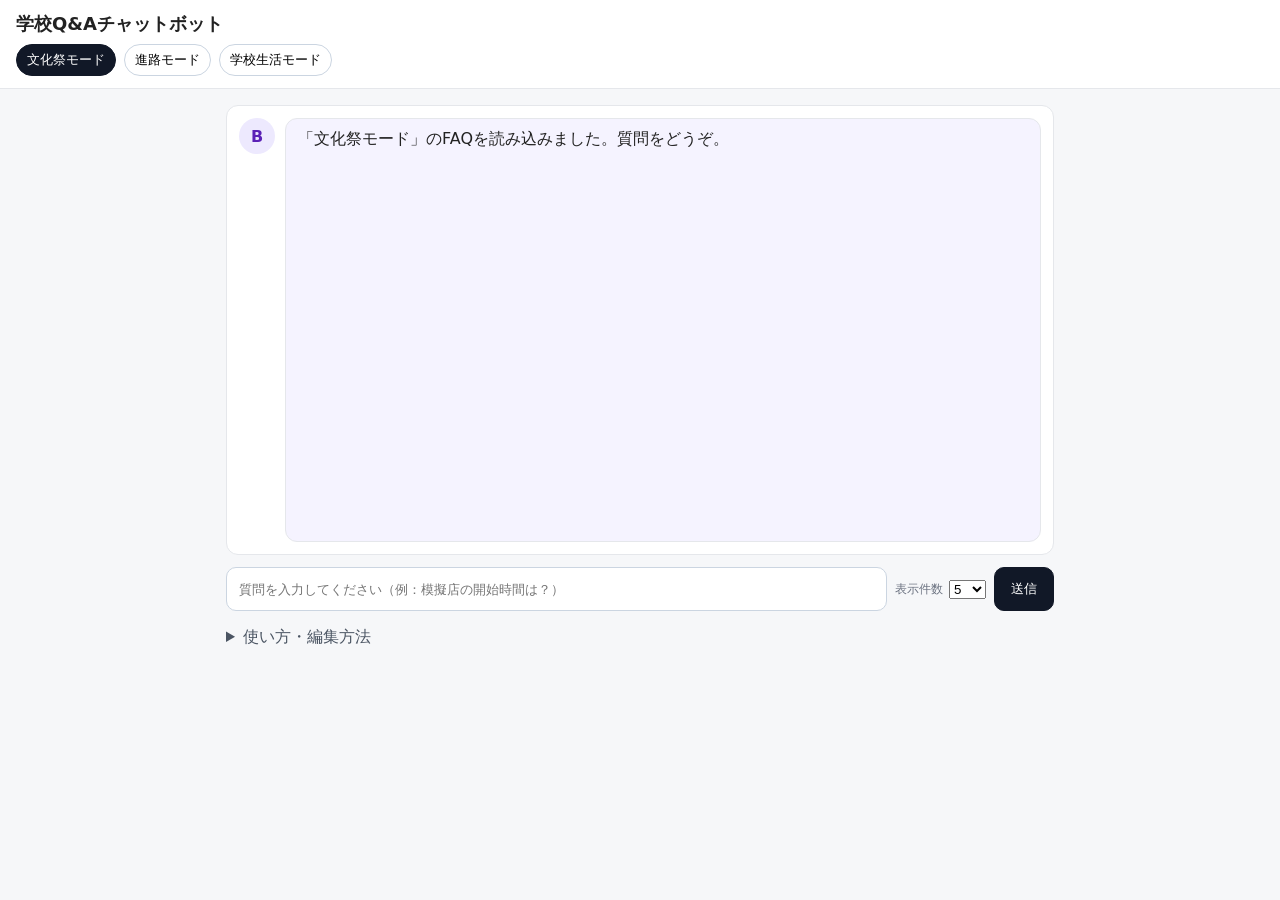
==== index.html @ 31f517bb "Update index.html" ====
<!doctype html>
<html lang="ja">
<head>
  <meta charset="utf-8" />
  <meta name="viewport" content="width=device-width, initial-scale=1" />
  <title>学校Q&Aチャットボット（モード切替対応）</title>
  <link rel="stylesheet" href="./styles.css" />
</head>
<body>
  <header class="app-header">
    <h1>学校Q&Aチャットボット</h1>
    <div class="modes">
      <button class="mode-btn" data-mode="culture">文化祭モード</button>
      <button class="mode-btn" data-mode="career">進路モード</button>
      <button class="mode-btn" data-mode="school">学校生活モード</button>
    </div>
  </header>

  <main class="chat">
    <div id="chatlog" class="chatlog" aria-live="polite"></div>
<form id="chatForm" class="chat-input" autocomplete="off">
  <input id="userInput" type="text" placeholder="質問を入力してください（例：模擬店の開始時間は？）" required />
  <label class="small" style="display:flex; align-items:center; gap:6px;">
    表示件数
    <select id="resultCount">
      <option value="3">3</option>
      <option value="5" selected>5</option>
      <option value="10">10</option>
      <option value="20">20</option>
    </select>
  </label>
  <button type="submit">送信</button>
</form>

  </main>

  <footer class="foot">
    <details>
      <summary>使い方・編集方法</summary>
      <p>上のボタンでモードを切り替えます。回答データは <code>/data/*.json</code> を編集してください。</p>
    </details>
  </footer>

  <script src="./script.js"></script>
</body>
</html>
---- styles.css ----
* { box-sizing: border-box; }
body { font-family: system-ui, -apple-system, Segoe UI, Roboto, 'Noto Sans JP', sans-serif; margin: 0; background: #f6f7f9; color: #222; }
.app-header { position: sticky; top: 0; background: white; border-bottom: 1px solid #e5e7eb; padding: 12px 16px; }
h1 { font-size: 18px; margin: 0 0 8px; }
.modes { display: flex; gap: 8px; flex-wrap: wrap; }
.mode-btn { padding: 6px 10px; border-radius: 999px; border: 1px solid #cbd5e1; background: #fff; cursor: pointer; }
.mode-btn.active { background: #111827; color: #fff; border-color: #111827; }
.chat { max-width: 860px; margin: 16px auto; padding: 0 16px; }
.chatlog { background: white; border: 1px solid #e5e7eb; border-radius: 12px; padding: 12px; min-height: 50vh; display: grid; gap: 12px; }
.msg { display: flex; gap: 10px; }
.msg .b { width: 36px; height: 36px; border-radius: 50%; display: grid; place-items: center; font-weight: 700; }
.msg.user .b { background: #e0f2fe; color: #0c4a6e; }
.msg.bot  .b { background: #ede9fe; color: #5b21b6; }
.bubble { background: #f9fafb; border: 1px solid #e5e7eb; padding: 10px 12px; border-radius: 12px; flex: 1; }
.msg.user .bubble { background: #eff6ff; }
.msg.bot  .bubble { background: #f5f3ff; }
.chat-input { display: flex; gap: 8px; margin-top: 12px; }
.chat-input input { flex: 1; padding: 12px; border-radius: 10px; border: 1px solid #cbd5e1; }
.chat-input button { padding: 12px 16px; border-radius: 10px; border: 1px solid #111827; background: #111827; color: white; cursor: pointer; }
.foot { max-width: 860px; margin: 12px auto 32px; color: #4b5563; padding: 0 16px; }
.suggestion { margin-top: 8px; font-size: 14px; color: #374151; }
.suggestion a { color: #1d4ed8; text-decoration: underline; cursor: pointer; }
.small { font-size: 12px; color: #6b7280; }
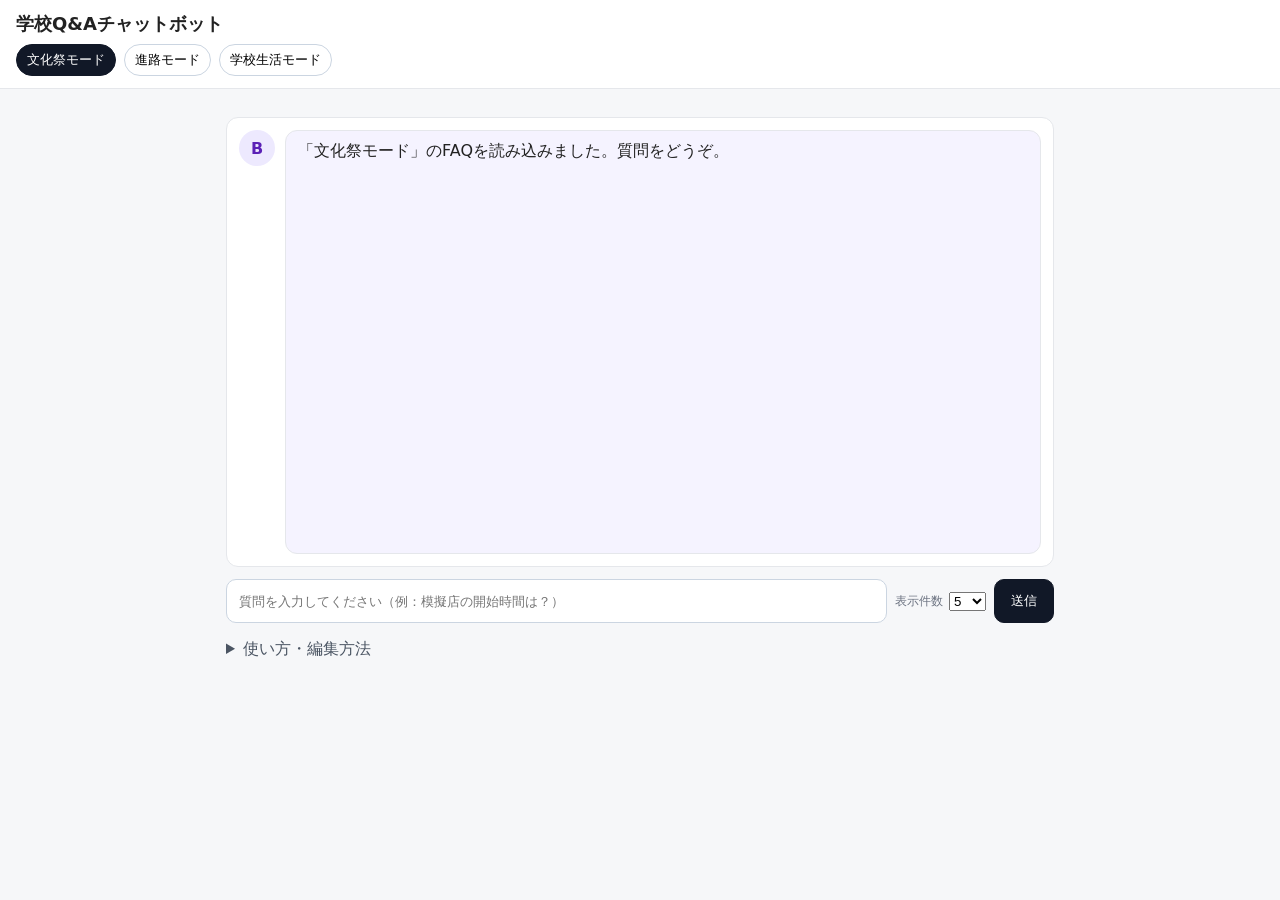
==== commit db33c4f7: "Update index.html" ====
--- a/index.html
+++ b/index.html
@@ -3,8 +3,17 @@
 <head>
   <meta charset="utf-8" />
   <meta name="viewport" content="width=device-width, initial-scale=1" />
-  <title>学校Q&Aチャットボット（モード切替対応）</title>
+  <title>学校Q&Aチャットボット（モード切替＋一覧表示＋おすすめ）</title>
   <link rel="stylesheet" href="./styles.css" />
+  <style>
+    /* 既存CSSで足りない場合の軽い上書き */
+    .recbar { display:flex; flex-wrap:wrap; gap:8px; margin:8px 0 12px; }
+    .recbar .rec-btn {
+      padding:6px 10px; border:1px solid #cbd5e1; border-radius:999px; background:#fff; cursor:pointer;
+    }
+    .recbar .rec-label { font-size:12px; color:#6b7280; display:flex; align-items:center; gap:6px; }
+    .select-inline { display:flex; align-items:center; gap:6px; }
+  </style>
 </head>
 <body>
   <header class="app-header">
@@ -17,27 +26,31 @@
   </header>
 
   <main class="chat">
+    <!-- おすすめ質問エリア -->
+    <div id="recArea" class="recbar" aria-live="polite"></div>
+
     <div id="chatlog" class="chatlog" aria-live="polite"></div>
-<form id="chatForm" class="chat-input" autocomplete="off">
-  <input id="userInput" type="text" placeholder="質問を入力してください（例：模擬店の開始時間は？）" required />
-  <label class="small" style="display:flex; align-items:center; gap:6px;">
-    表示件数
-    <select id="resultCount">
-      <option value="3">3</option>
-      <option value="5" selected>5</option>
-      <option value="10">10</option>
-      <option value="20">20</option>
-    </select>
-  </label>
-  <button type="submit">送信</button>
-</form>
 
+    <form id="chatForm" class="chat-input" autocomplete="off">
+      <input id="userInput" type="text" placeholder="質問を入力してください（例：模擬店の開始時間は？）" required />
+      <label class="small select-inline">
+        表示件数
+        <select id="resultCount">
+          <option value="3">3</option>
+          <option value="5" selected>5</option>
+          <option value="10">10</option>
+          <option value="20">20</option>
+        </select>
+      </label>
+      <button type="submit">送信</button>
+    </form>
   </main>
 
   <footer class="foot">
     <details>
       <summary>使い方・編集方法</summary>
       <p>上のボタンでモードを切り替えます。回答データは <code>/data/*.json</code> を編集してください。</p>
+      <p>管理編集は <code>admin.html</code>（校内のみ）から行えます。</p>
     </details>
   </footer>
 
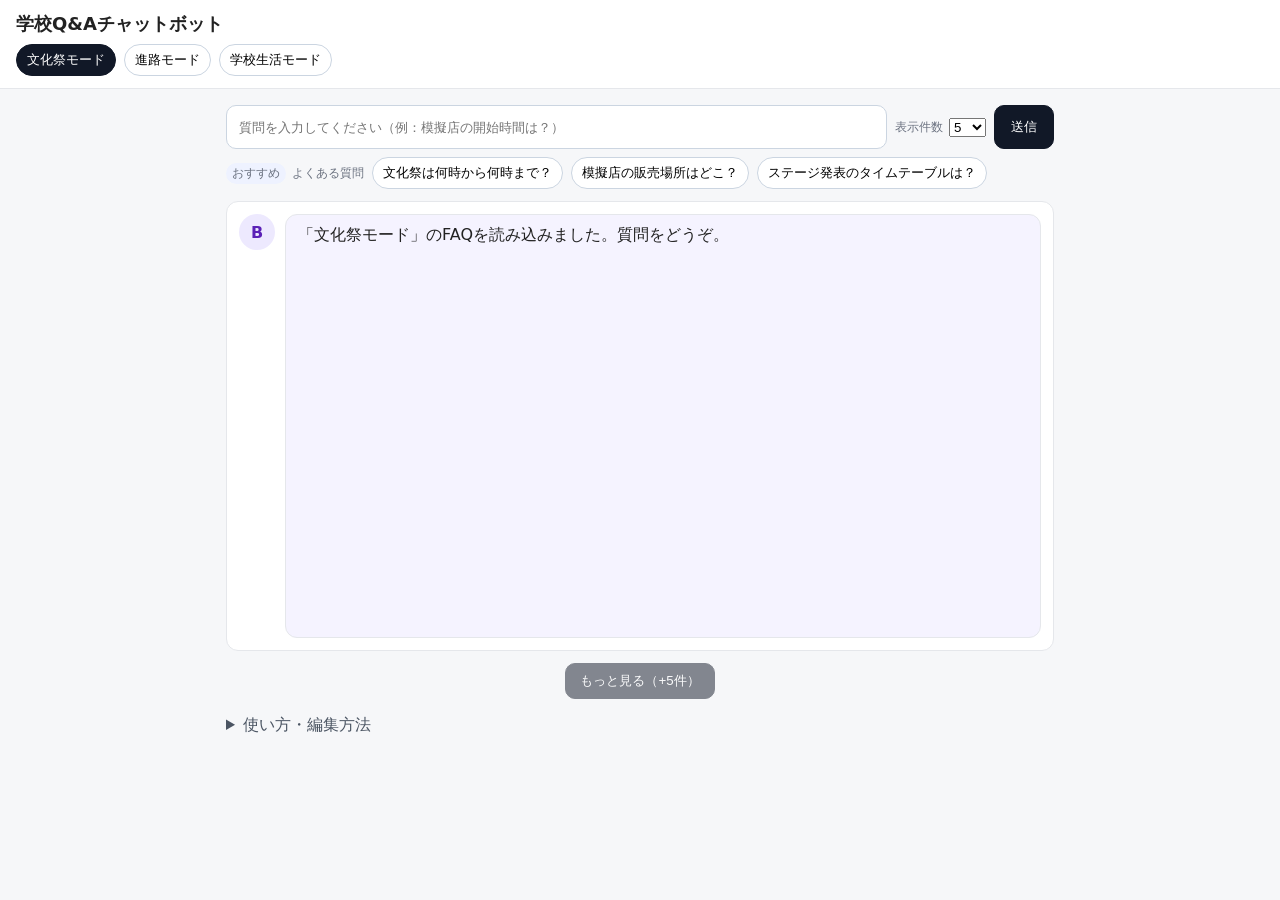
==== commit ab6e9a02: "Update index.html" ====
--- a/index.html
+++ b/index.html
@@ -3,7 +3,7 @@
 <head>
   <meta charset="utf-8" />
   <meta name="viewport" content="width=device-width, initial-scale=1" />
-  <title>学校Q&Aチャットボット（モード切替＋一覧表示＋おすすめ）</title>
+  <title>学校Q&Aチャットボット（一覧＋おすすめ＋もっと見る）</title>
   <link rel="stylesheet" href="./styles.css" />
   <style>
     /* 既存CSSで足りない場合の軽い上書き */
@@ -13,6 +13,12 @@
     }
     .recbar .rec-label { font-size:12px; color:#6b7280; display:flex; align-items:center; gap:6px; }
     .select-inline { display:flex; align-items:center; gap:6px; }
+    .more-wrap { display:flex; justify-content:center; margin:12px 0 4px; }
+    .more-btn {
+      padding:8px 14px; border-radius:10px; border:1px solid #111827; background:#111827; color:#fff; cursor:pointer;
+    }
+    .more-btn[disabled] { opacity:0.5; cursor:not-allowed; }
+    .badge { display:inline-block; padding:2px 6px; border-radius:999px; background:#eef2ff; font-size:12px; }
   </style>
 </head>
 <body>
@@ -26,11 +32,7 @@
   </header>
 
   <main class="chat">
-    <!-- おすすめ質問エリア -->
-    <div id="recArea" class="recbar" aria-live="polite"></div>
-
-    <div id="chatlog" class="chatlog" aria-live="polite"></div>
-
+    <!-- 検索フォーム -->
     <form id="chatForm" class="chat-input" autocomplete="off">
       <input id="userInput" type="text" placeholder="質問を入力してください（例：模擬店の開始時間は？）" required />
       <label class="small select-inline">
@@ -44,12 +46,27 @@
       </label>
       <button type="submit">送信</button>
     </form>
+
+    <!-- おすすめ質問（入力欄の下） -->
+    <div id="recArea" class="recbar" aria-live="polite"></div>
+
+    <!-- 結果スクロール用アンカー -->
+    <div id="resultsAnchor"></div>
+
+    <!-- 結果表示 -->
+    <div id="chatlog" class="chatlog" aria-live="polite"></div>
+
+    <!-- もっと見る -->
+    <div class="more-wrap">
+      <button id="moreBtn" class="more-btn" disabled>もっと見る（+5件）</button>
+    </div>
   </main>
 
   <footer class="foot">
     <details>
       <summary>使い方・編集方法</summary>
       <p>上のボタンでモードを切り替えます。回答データは <code>/data/*.json</code> を編集してください。</p>
+      <p>おすすめ質問は <code>/data/recommended.json</code>（モード別）で管理できます。</p>
       <p>管理編集は <code>admin.html</code>（校内のみ）から行えます。</p>
     </details>
   </footer>
--- a/styles.css
+++ b/styles.css
@@ -21,3 +21,6 @@
 .suggestion { margin-top: 8px; font-size: 14px; color: #374151; }
 .suggestion a { color: #1d4ed8; text-decoration: underline; cursor: pointer; }
 .small { font-size: 12px; color: #6b7280; }
+/* 追記：おすすめ表示などの細部 */
+.recbar .rec-btn:hover { background:#f3f4f6; }
+.badge { display:inline-block; padding:2px 6px; border-radius:999px; background:#eef2ff; font-size:12px; }
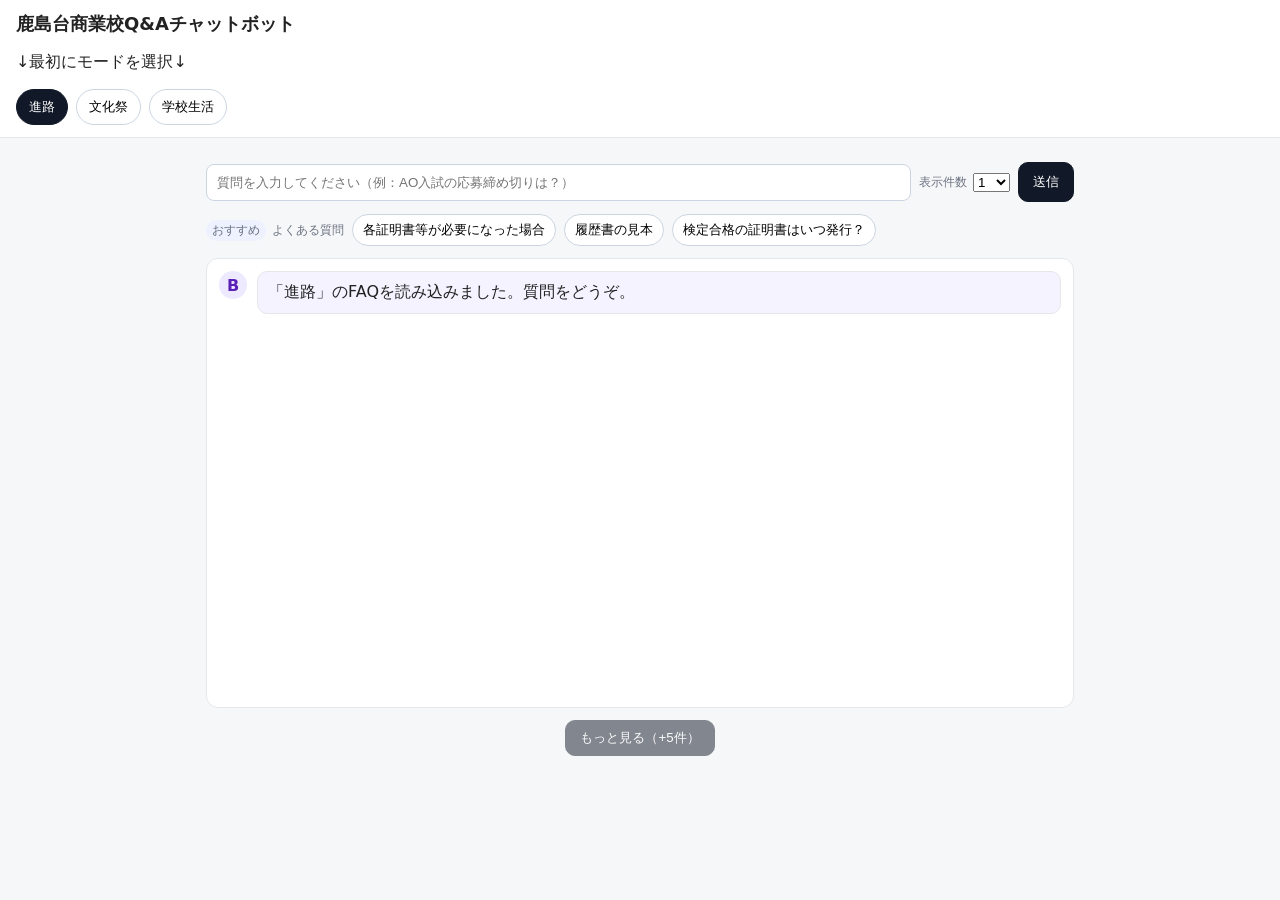
==== commit 9dbe56bb: "Add files via upload" ====
--- a/index.html
+++ b/index.html
@@ -3,51 +3,68 @@
 <head>
   <meta charset="utf-8" />
   <meta name="viewport" content="width=device-width, initial-scale=1" />
-  <title>学校Q&Aチャットボット（一覧＋おすすめ＋もっと見る）</title>
+  <title>鹿島台商業高校Q&Aチャットボット</title>
   <link rel="stylesheet" href="./styles.css" />
   <style>
-    /* 既存CSSで足りない場合の軽い上書き */
+    /* 既存CSSがあればそのままでOK。足りない最小分を補います。 */
+    .app-header { padding: 12px 16px; }
+    .modes { display: flex; gap: 8px; flex-wrap: wrap; }
+    .mode-btn { padding: 8px 12px; border: 1px solid #cbd5e1; border-radius: 999px; background: #fff; cursor: pointer; }
+    .mode-btn.active { background: #111827; color: #fff; border-color: #111827; }
+    .chat { max-width: 900px; margin: 0 auto; padding: 12px 16px; }
+    .chat-input { display: flex; gap: 8px; align-items: center; margin: 12px 0; flex-wrap: wrap; }
+    .chat-input input[type="text"] { flex: 1; padding: 10px; border: 1px solid #cbd5e1; border-radius: 8px; }
+    .chat-input button { padding: 10px 14px; border-radius: 10px; border: 1px solid #111827; background:#111827; color:#fff; cursor:pointer; }
+    .select-inline { display: flex; align-items: center; gap: 6px; }
     .recbar { display:flex; flex-wrap:wrap; gap:8px; margin:8px 0 12px; }
-    .recbar .rec-btn {
-      padding:6px 10px; border:1px solid #cbd5e1; border-radius:999px; background:#fff; cursor:pointer;
-    }
+    .recbar .rec-btn { padding:6px 10px; border:1px solid #cbd5e1; border-radius:999px; background:#fff; cursor:pointer; }
     .recbar .rec-label { font-size:12px; color:#6b7280; display:flex; align-items:center; gap:6px; }
-    .select-inline { display:flex; align-items:center; gap:6px; }
+    .chatlog { display:flex; flex-direction:column; gap:10px; }
+    .msg { display:flex; gap:10px; }
+    .msg .b { width:28px; height:28px; border-radius:999px; background:#111827; color:#fff; display:flex; align-items:center; justify-content:center; font-weight:bold; }
+    .msg.user .b { background:#2563eb; }
+    .bubble { background:#fff; border:1px solid #e5e7eb; border-radius:10px; padding:10px; max-width:100%; }
+    .small { font-size:12px; color:#6b7280; }
+    .badge { display:inline-block; padding:2px 6px; border-radius:999px; background:#eef2ff; font-size:12px; }
     .more-wrap { display:flex; justify-content:center; margin:12px 0 4px; }
-    .more-btn {
-      padding:8px 14px; border-radius:10px; border:1px solid #111827; background:#111827; color:#fff; cursor:pointer;
-    }
-    .more-btn[disabled] { opacity:0.5; cursor:not-allowed; }
-    .badge { display:inline-block; padding:2px 6px; border-radius:999px; background:#eef2ff; font-size:12px; }
+    .more-btn { padding:8px 14px; border-radius:10px; border:1px solid #111827; background:#111827; color:#fff; cursor:pointer; }
+    .more-btn[disabled] { opacity:.5; cursor:not-allowed; }
+    figure { margin: 8px 0; }
+    img { max-width: 100%; height: auto; }
+    .foot { max-width: 900px; margin: 0 auto 40px; padding: 0 16px; }
+    mark { background: #fffb00; padding: 0 2px; border-radius: 2px; }
+    .qa-item { border:1px solid #e5e7eb; border-radius:10px; padding:8px 10px; background:#fff; }
+.qa-item + .qa-item { margin-top:10px; }
+.qa-summary { display:flex; align-items:center; gap:8px; cursor:pointer; }
+.qa-summary::-webkit-details-marker { display:none; } /* Safari等での▲マーカー非表示（好み） */
+.qa-summary .qtext { font-weight:600; }
+.qa-answer { margin-top:8px; }
   </style>
 </head>
 <body>
   <header class="app-header">
-    <h1>学校Q&Aチャットボット</h1>
-    <div class="modes">
-      <button class="mode-btn" data-mode="culture">文化祭モード</button>
-      <button class="mode-btn" data-mode="career">進路モード</button>
-      <button class="mode-btn" data-mode="school">学校生活モード</button>
-    </div>
+    <h1 id="appTitle">鹿島台商業校Q&Aチャットボット</h1>
+    <p>↓最初にモードを選択↓</p>
+    <div id="modeBar" class="modes"><!-- manifest.json から自動生成 --></div>
   </header>
 
   <main class="chat">
     <!-- 検索フォーム -->
     <form id="chatForm" class="chat-input" autocomplete="off">
-      <input id="userInput" type="text" placeholder="質問を入力してください（例：模擬店の開始時間は？）" required />
+      <input id="userInput" type="text" placeholder="質問を入力してください" required />
       <label class="small select-inline">
         表示件数
         <select id="resultCount">
+          <option value="1" selected>1</option>
           <option value="3">3</option>
-          <option value="5" selected>5</option>
+          <option value="5">5</option>
           <option value="10">10</option>
-          <option value="20">20</option>
         </select>
       </label>
       <button type="submit">送信</button>
     </form>
 
-    <!-- おすすめ質問（入力欄の下） -->
+    <!-- おすすめ（入力欄の下） -->
     <div id="recArea" class="recbar" aria-live="polite"></div>
 
     <!-- 結果スクロール用アンカー -->
@@ -62,15 +79,17 @@
     </div>
   </main>
 
+  <!--
   <footer class="foot">
     <details>
       <summary>使い方・編集方法</summary>
-      <p>上のボタンでモードを切り替えます。回答データは <code>/data/*.json</code> を編集してください。</p>
-      <p>おすすめ質問は <code>/data/recommended.json</code>（モード別）で管理できます。</p>
-      <p>管理編集は <code>admin.html</code>（校内のみ）から行えます。</p>
+      <p>モード定義は <code>/data/manifest.json</code>。FAQは同JSON内の <code>file</code> 参照先に保存します。</p>
+      <p>おすすめ質問：<code>/data/recommended.json</code>（配列 or オブジェクト）</p>
+      <p>プレースホルダー：<code>/data/ui_texts.json</code>（<code>placeholders</code> キー）</p>
+      <p>管理編集は <code><a href="./admin.html">admin.html</a></code>（校内のみ）から行えます。</p>
     </details>
   </footer>
-
-  <script src="./script.js"></script>
+-->
+  <script src="script.js" defer></script>
 </body>
 </html>
--- a/styles.css
+++ b/styles.css
@@ -2,6 +2,7 @@
 body { font-family: system-ui, -apple-system, Segoe UI, Roboto, 'Noto Sans JP', sans-serif; margin: 0; background: #f6f7f9; color: #222; }
 .app-header { position: sticky; top: 0; background: white; border-bottom: 1px solid #e5e7eb; padding: 12px 16px; }
 h1 { font-size: 18px; margin: 0 0 8px; }
+h3 { font-size: 10px; margin: 0 0 3px; }
 .modes { display: flex; gap: 8px; flex-wrap: wrap; }
 .mode-btn { padding: 6px 10px; border-radius: 999px; border: 1px solid #cbd5e1; background: #fff; cursor: pointer; }
 .mode-btn.active { background: #111827; color: #fff; border-color: #111827; }
@@ -24,3 +25,6 @@
 /* 追記：おすすめ表示などの細部 */
 .recbar .rec-btn:hover { background:#f3f4f6; }
 .badge { display:inline-block; padding:2px 6px; border-radius:999px; background:#eef2ff; font-size:12px; }
+mark { background: #ffeb3b; padding: 0 2px; border-radius: 2px; }
+
+h1 { font-size: 18px; margin: 0 0 8px; }
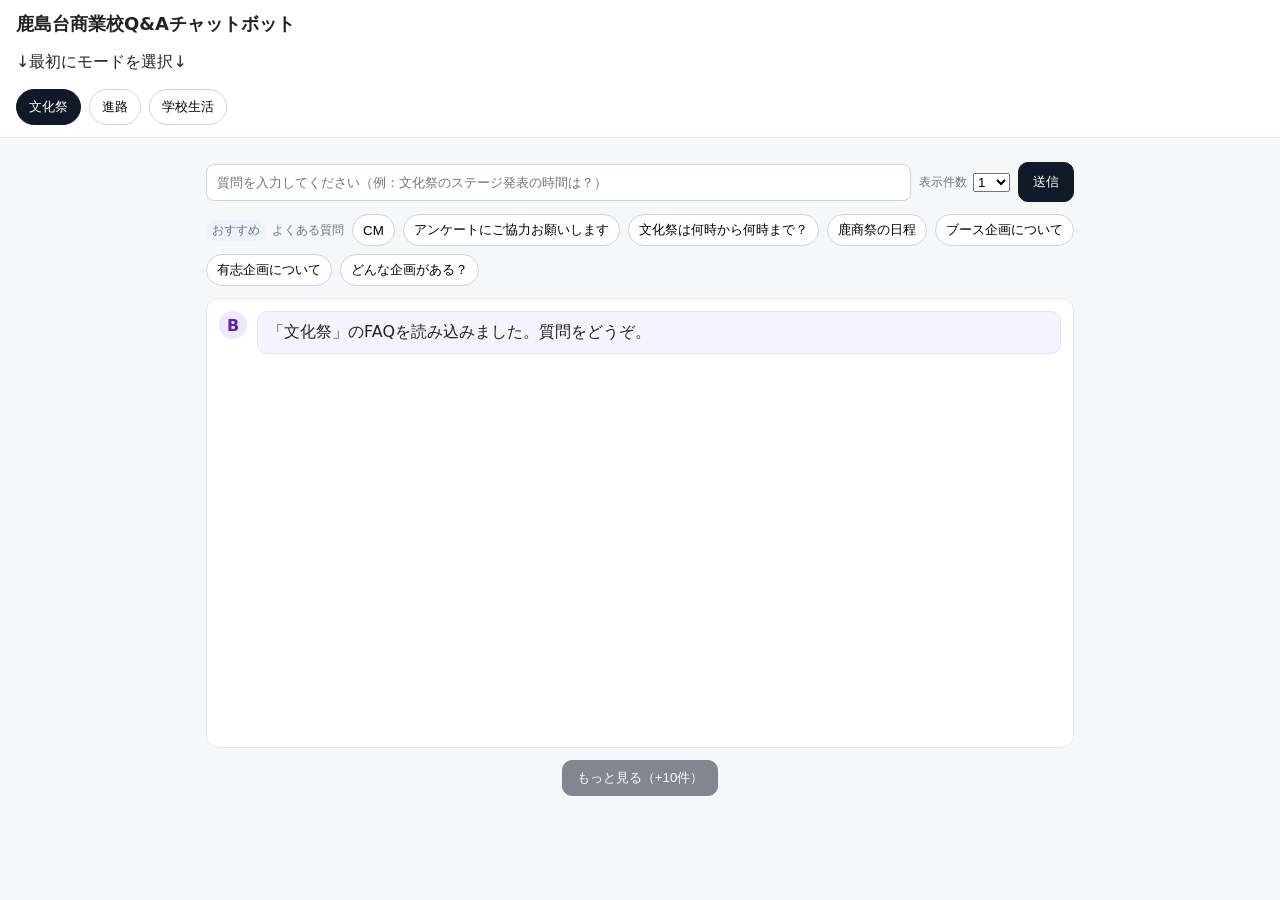
==== commit 6d2f1992: "Update index.html" ====
--- a/index.html
+++ b/index.html
@@ -75,7 +75,7 @@
 
     <!-- もっと見る -->
     <div class="more-wrap">
-      <button id="moreBtn" class="more-btn" disabled>もっと見る（+5件）</button>
+      <button id="moreBtn" class="more-btn" disabled>もっと見る（+10件）</button>
     </div>
   </main>
 
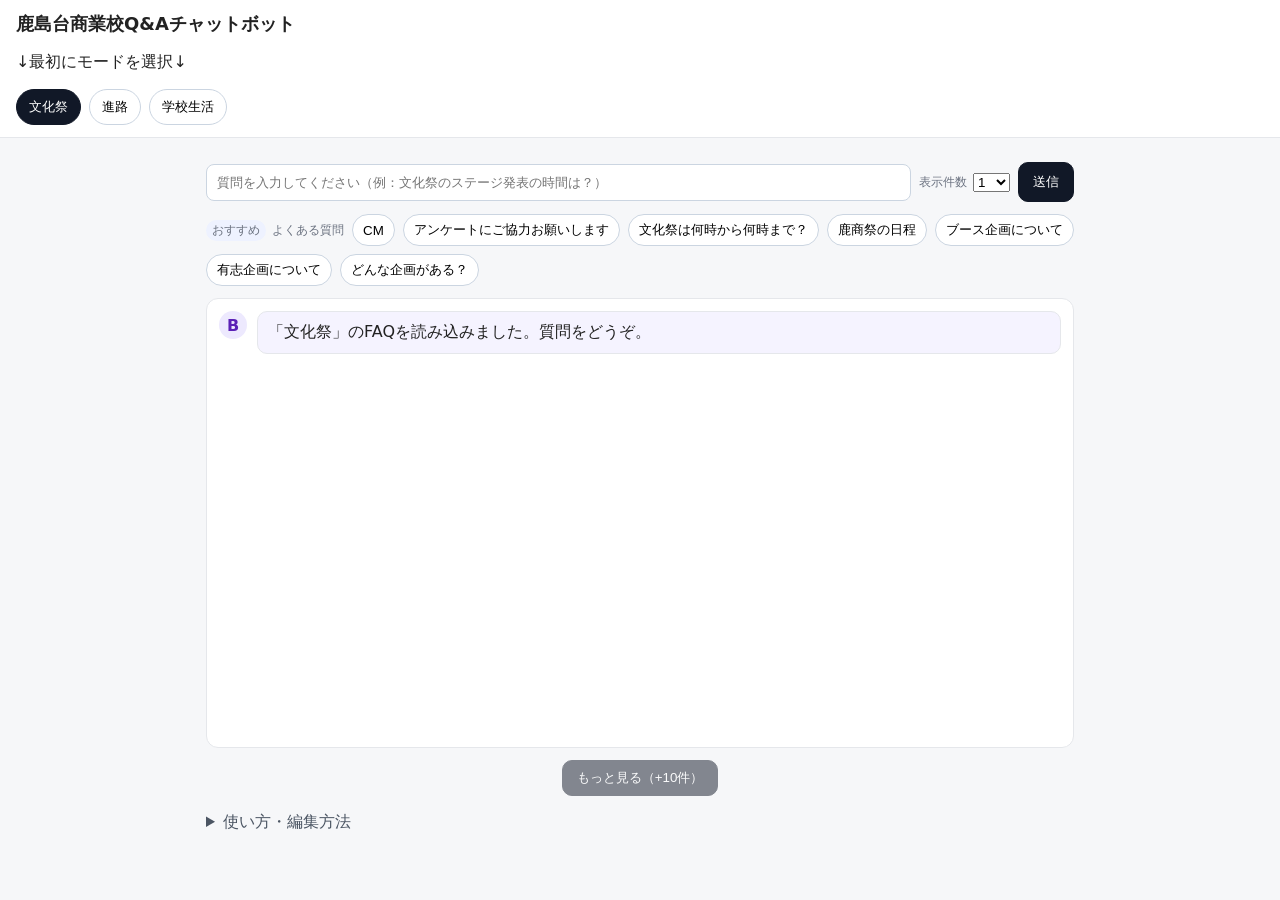
==== commit 7871b421: "Update index.html" ====
--- a/index.html
+++ b/index.html
@@ -79,7 +79,7 @@
     </div>
   </main>
 
-  <!--
+  <!-- 以下の部分はローカルでのみ有効化するが、今回はコンテスト用でphp自体はgithubでは動作しないので表示しておきます。更新保存はできません。-->
   <footer class="foot">
     <details>
       <summary>使い方・編集方法</summary>
@@ -87,9 +87,10 @@
       <p>おすすめ質問：<code>/data/recommended.json</code>（配列 or オブジェクト）</p>
       <p>プレースホルダー：<code>/data/ui_texts.json</code>（<code>placeholders</code> キー）</p>
       <p>管理編集は <code><a href="./admin.html">admin.html</a></code>（校内のみ）から行えます。</p>
+      <p>今回はコンテスト用でphp自体はgithubでは動作しないので表示だけしておきます。ここから更新保存はできません。</p>
     </details>
   </footer>
--->
+
   <script src="script.js" defer></script>
 </body>
 </html>
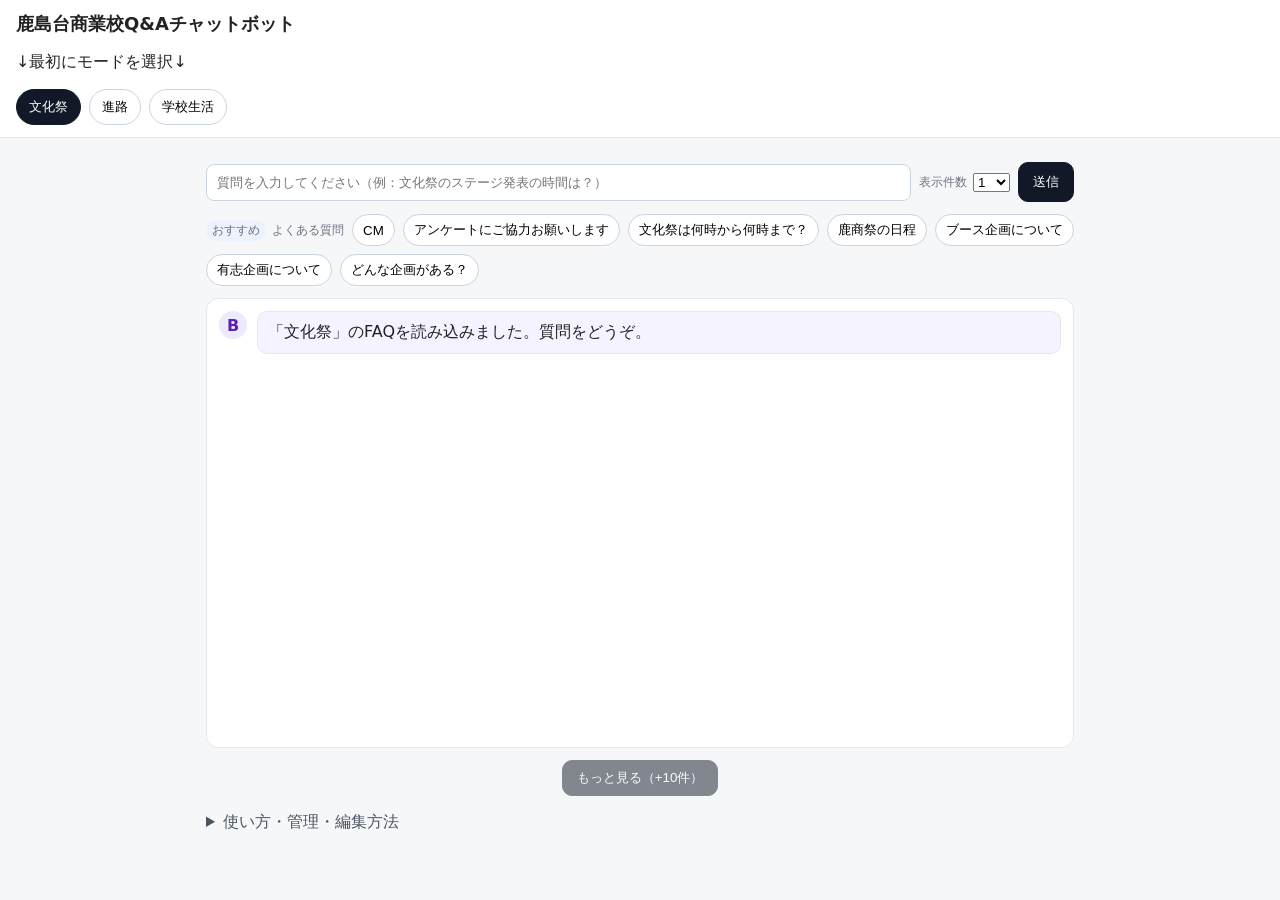
==== commit 367ad2ab: "Update index.html" ====
--- a/index.html
+++ b/index.html
@@ -82,7 +82,7 @@
   <!-- 以下の部分はローカルでのみ有効化するが、今回はコンテスト用でphp自体はgithubでは動作しないので表示しておきます。更新保存はできません。-->
   <footer class="foot">
     <details>
-      <summary>使い方・編集方法</summary>
+      <summary>使い方・管理・編集方法</summary>
       <p>モード定義は <code>/data/manifest.json</code>。FAQは同JSON内の <code>file</code> 参照先に保存します。</p>
       <p>おすすめ質問：<code>/data/recommended.json</code>（配列 or オブジェクト）</p>
       <p>プレースホルダー：<code>/data/ui_texts.json</code>（<code>placeholders</code> キー）</p>
